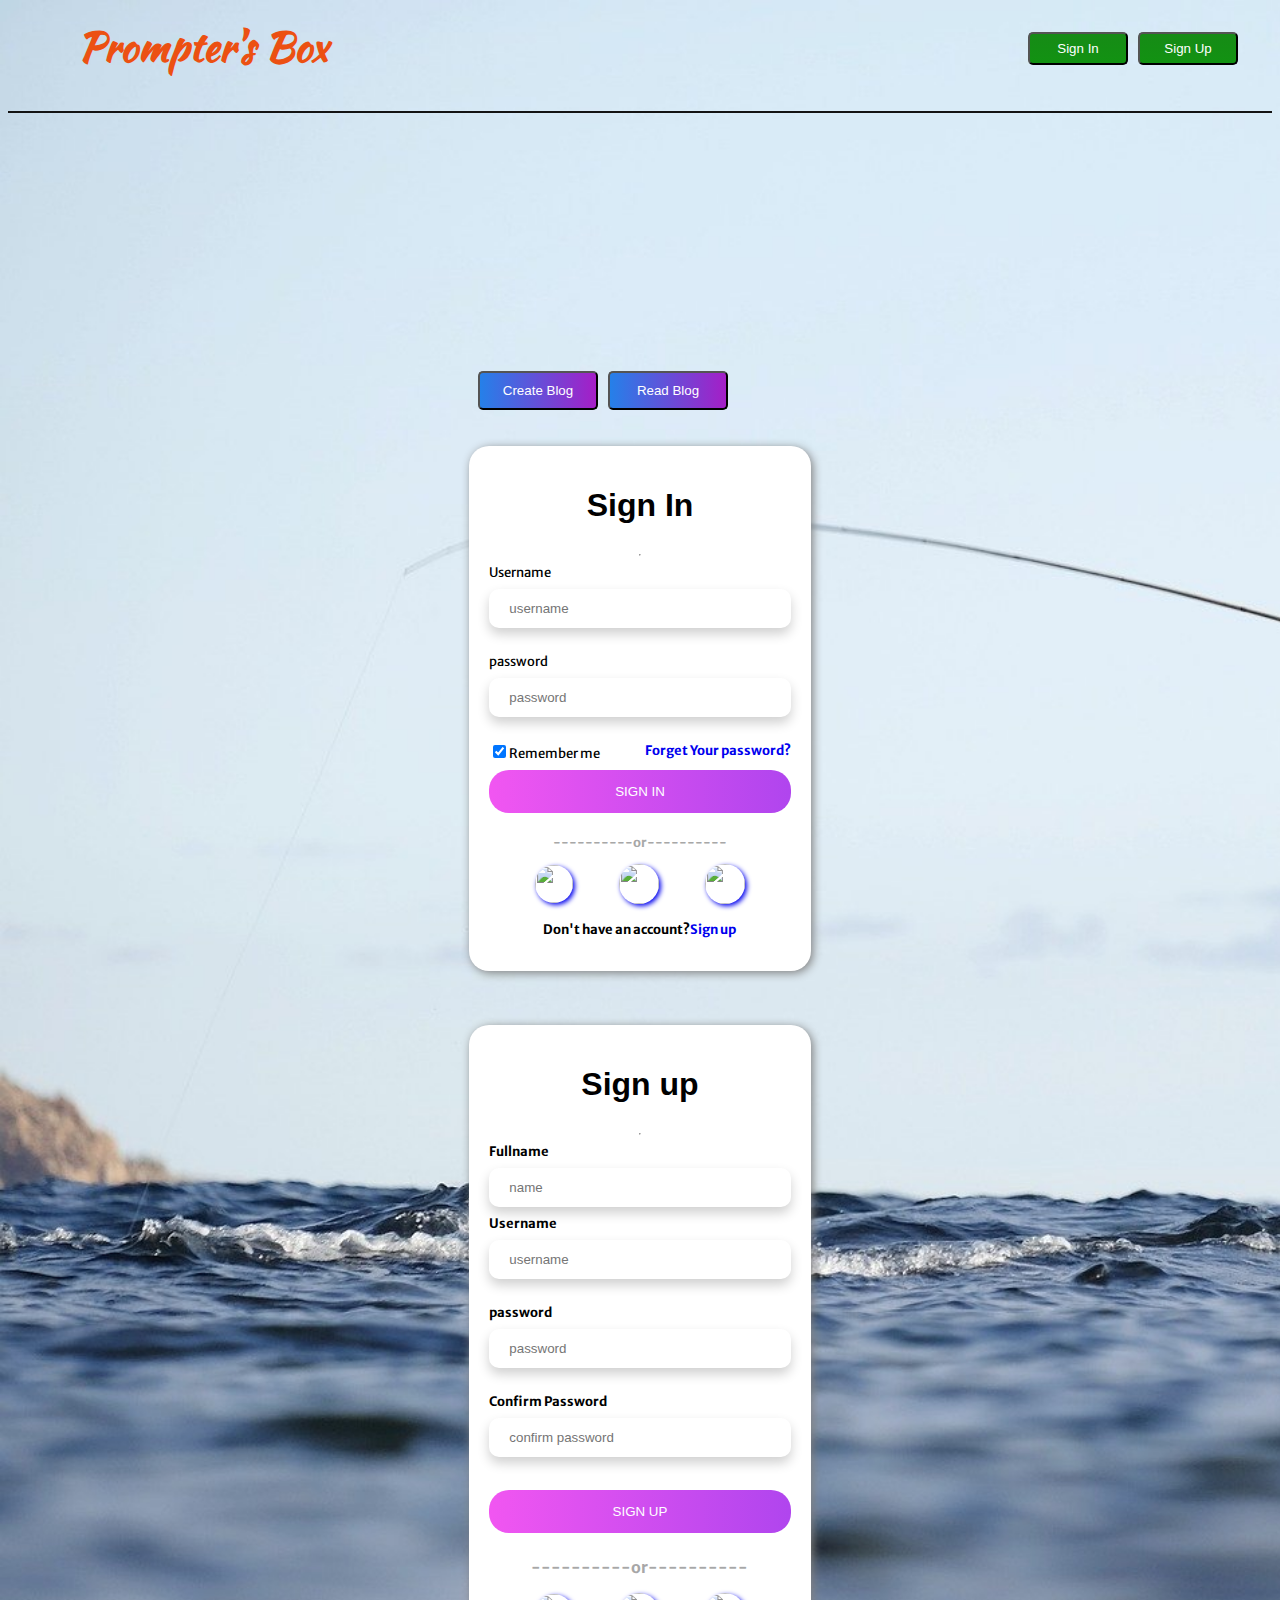
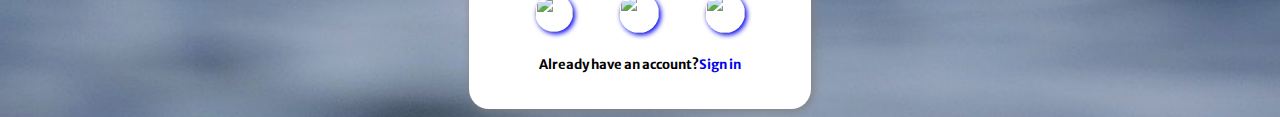
==== index.html @ 94200ea6 "update" ====
<!DOCTYPE html>
<html lang="en">

<head>
    <meta charset="uTF-8">
    <meta name="viewport" content="width=device-width initial-scale=1.0">
    <title>ki karba jaan k</title>
    <link rel="stylesheet" href="css/blogging.css">
    <link href="https://fonts.googleapis.com/css2?family=Kaushan+Script&display=swap" rel="stylesheet">
    <link href="https://fonts.googleapis.com/css2?family=Merriweather+Sans:wght@700&display=swap" rel="stylesheet">
</head>

<body class="body">
    <!-- header adjustment -->
    <div>
        <!-- tile with navbar -->
        <div class="header">
            <h1>Prompter's Box</h1>
            <div class="button">
                <button>Sign In</button>
                <button>Sign Up</button>
            </div>
        </div>
        <!-- tile with navbar -->
        <div class="clearFix"></div>
    </div>
    <hr class="line">

    <!-- buttons for creating the blog -->
    <div class="main">
        <button>Create Blog</button>
        <button>Read Blog</button>
    </div>

    <!-- buttons for creating the blog -->
    <div class="clearFix"></div>
    <br><br>
    <!-- sign in model -->
    <div class="signInModel">
        <h1>Sign In</h1>
        <hr>
        <form class="text" action="#" method="POST">
            <label for="username">Username</label><br>
            <input type="text" id="user" name="username" placeholder="username"><br><br>
            <label for="passwd">password</label><br>
            <input type="password" id="passwd" name="password" placeholder="password"><br><br>
            <label>
                <input type="checkbox" checked="checked" name="remember">Remember me
            </label>

            <div class="forget">
                <a href="#"><b>Forget Your password?</a>
            </div>
            <label for="login">
                <input type="submit" id="sub" name="submit" value="SIGN IN">
            </label>

        </form>
        <div id="font">
            <p>----------or----------</p>
        </div>
        <div class="logo">
            <a href="#"><img src="../../fb1.png" alternate="facebook" style="width:38px; height:38px ;"></a>
            <a href="#"><img src="../../insta2.jpg" alternate="facebook" style="width: 40px; height:40px ;"></a>
            <a href="#"><img src="../../link.png" alternate="facebook" style="width: 40px; height:40px ;"></a>
        </div>
        <div>
            <p id="signuptag"><span style="font-size: small;">Don't have an account?<a href="#">Sign up</a></span></p>
        </div>

    </div>

    <!-- sign in model -->
    <div class="clearFix"></div>
    <br><br><br>

    <!-- signup model -->
    <div class="signupModel">
        <h1>Sign up</h1>
        <hr>
        <form class="text" action="#" method="POST">
            <label for="fname">Fullname</label><br>
            <input type="text" name="fname" placeholder="name">
            <label for="username">Username</label><br>
            <input type="text" id="user" name="username" placeholder="username"><br><br>
            <label for="passwd">password</label><br>
            <input type="password" id="passwd" name="password" placeholder="password"><br><br>
                <label for="passwd">Confirm Password</label><br>
                <input type="password" id="passwd" name="password" placeholder="confirm password"><br><br>

                    <label for="login">
                        <input type="submit" id="sub" name="submit" value="SIGN UP">
                    </label>
        </form>
        <div id="font">
            <p>----------or----------</p>
        </div>
        <div class="logo">
            <a href="#"><img src="../../fb1.png" alternate="facebook" style="width:38px; height:38px ;"></a>
            <a href="#"><img src="../../insta2.jpg" alternate="facebook" style="width: 40px; height:40px ;"></a>
            <a href="#"><img src="../../link.png" alternate="facebook" style="width: 40px; height:40px ;"></a>
        </div>
        <div>
            <p id="signintag"><span style="font-size: small;">Already have an account?<a href="#">Sign in</a></span></p>
        </div>
    </div>
    <!-- signup model -->
</body>

</html>
---- css/blogging.css ----
* {
     box-sizing: border-box;
 }

 .body {
     background-image: url('../image/fishing-5552310_1920.jpg');
     background-size: cover;
     background-repeat: no-repeat;
 }

 .header {
     margin: 0px;
 }

 .header h1 {
     margin-top: 10px;
     margin-left: 70px;
     float: left;
     font-family: 'Kaushan Script', cursive;
     color: rgb(236, 80, 18);
     font-size: 40px;
 }

 .button {
     float: right;
     margin: 1.5rem;
     width: 220px;
 }

 .button button {
     padding: 7px;
     width: 100px;
     margin-right: 6px;
     background: linear-gradient(rgb(22, 139, 22), rgb(18, 146, 18));
     border-radius: 5px;
     color: white;

     cursor: pointer;
 }

 .clearFix {
     clear: both;
 }

 .button button:hover {
     box-shadow: 2px 2px 10px black;
     background: blueviolet;
     transition: all .3s ease-in-out;
 }

 .line {
     border: 0.5px rgb(19, 19, 19) solid;
     width: 100%;
 }

 .main {
     float: left;
     margin-left: 470px;
     margin-top: 250px;
 }

 .main button {
     padding: 10px 20px;
     width: 120px;
     margin-right: 6px;
     background: linear-gradient(90deg, rgb(37, 128, 233), rgb(165, 30, 199));
     border-radius: 5px;
     color: white;
     cursor: pointer;
 }

 .main button:hover {
     box-shadow: 2px 2px 10px black;
     background: linear-gradient(90deg, rgb(184, 6, 115), rgb(184, 6, 115));
     transition: all .2s ease-in-out;
 }

 /* sign in , sign up model */

 .signInModel {
     display: flex;
     flex-direction: column;
     flex-wrap: wrap;
     max-width: 27%;
     margin: auto;
     background: #ffffff;
     border-radius: 20px;
     padding: 20px;
     box-shadow: 2px 2px 10px grey;
     font-family: 'Merriweather Sans', sans-serif;
 }

 .signInModel h1 {
     font-family: Verdana, Geneva, Tahoma, sans-serif;
     text-align: center;
 }

 #sub {
     width: 100%;
     background-image: linear-gradient(to right, rgb(241, 86, 241), rgb(176, 69, 238));
     color: white;
     padding: 14px 20px;
     margin: 8px 0;
     border: none;
     border-radius: 20px;
     cursor: pointer;
 }

 input[type=text],
 [type=password] {

     width: 100%;
     padding: 12px 20px;
     margin: 8px 0;
     border-radius: 15px;
     border: none;
     border-radius: 10px;
     box-sizing: border-box;
     box-shadow: 0 6px 12px 0 rgba(0, 0, 0, 0.19);
 }

 .forget {
     float: right;
 }

 .text {
     text-align: left;
     font-size: small;
 }

 a {
     text-decoration: none;
 }

 #font {
     color: rgba(128, 128, 128, 0.685);
     text-align: center;
 }

 .logo {
     display: flex;
     align-items: center;
     justify-content: space-evenly;
     flex-shrink: 4px;
 }

 a:hover {
     text-decoration: underline;
 }

 img {
     border-radius: 22px;
     box-shadow: 2px 2px 5px;
 }

 #signuptag {
     text-align: center;
 }

 #sub:hover {
     background-image: linear-gradient(to right, rgb(112, 241, 86), rgb(69, 238, 92));
     color: black;
 }


 .signupModel {
     display: flex;
     flex-direction: column;
     flex-wrap: wrap;
     max-width: 27%;
     margin: auto;
     background: #ffffff;
     border-radius: 20px;
     padding: 20px;
     box-shadow: 2px 2px 10px grey;
     font-family: 'Merriweather Sans', sans-serif;
 }

 .signupModel h1 {
     font-family: Verdana, Geneva, Tahoma, sans-serif;
     text-align: center;
 }

 #signintag {
     text-align: center;
 }
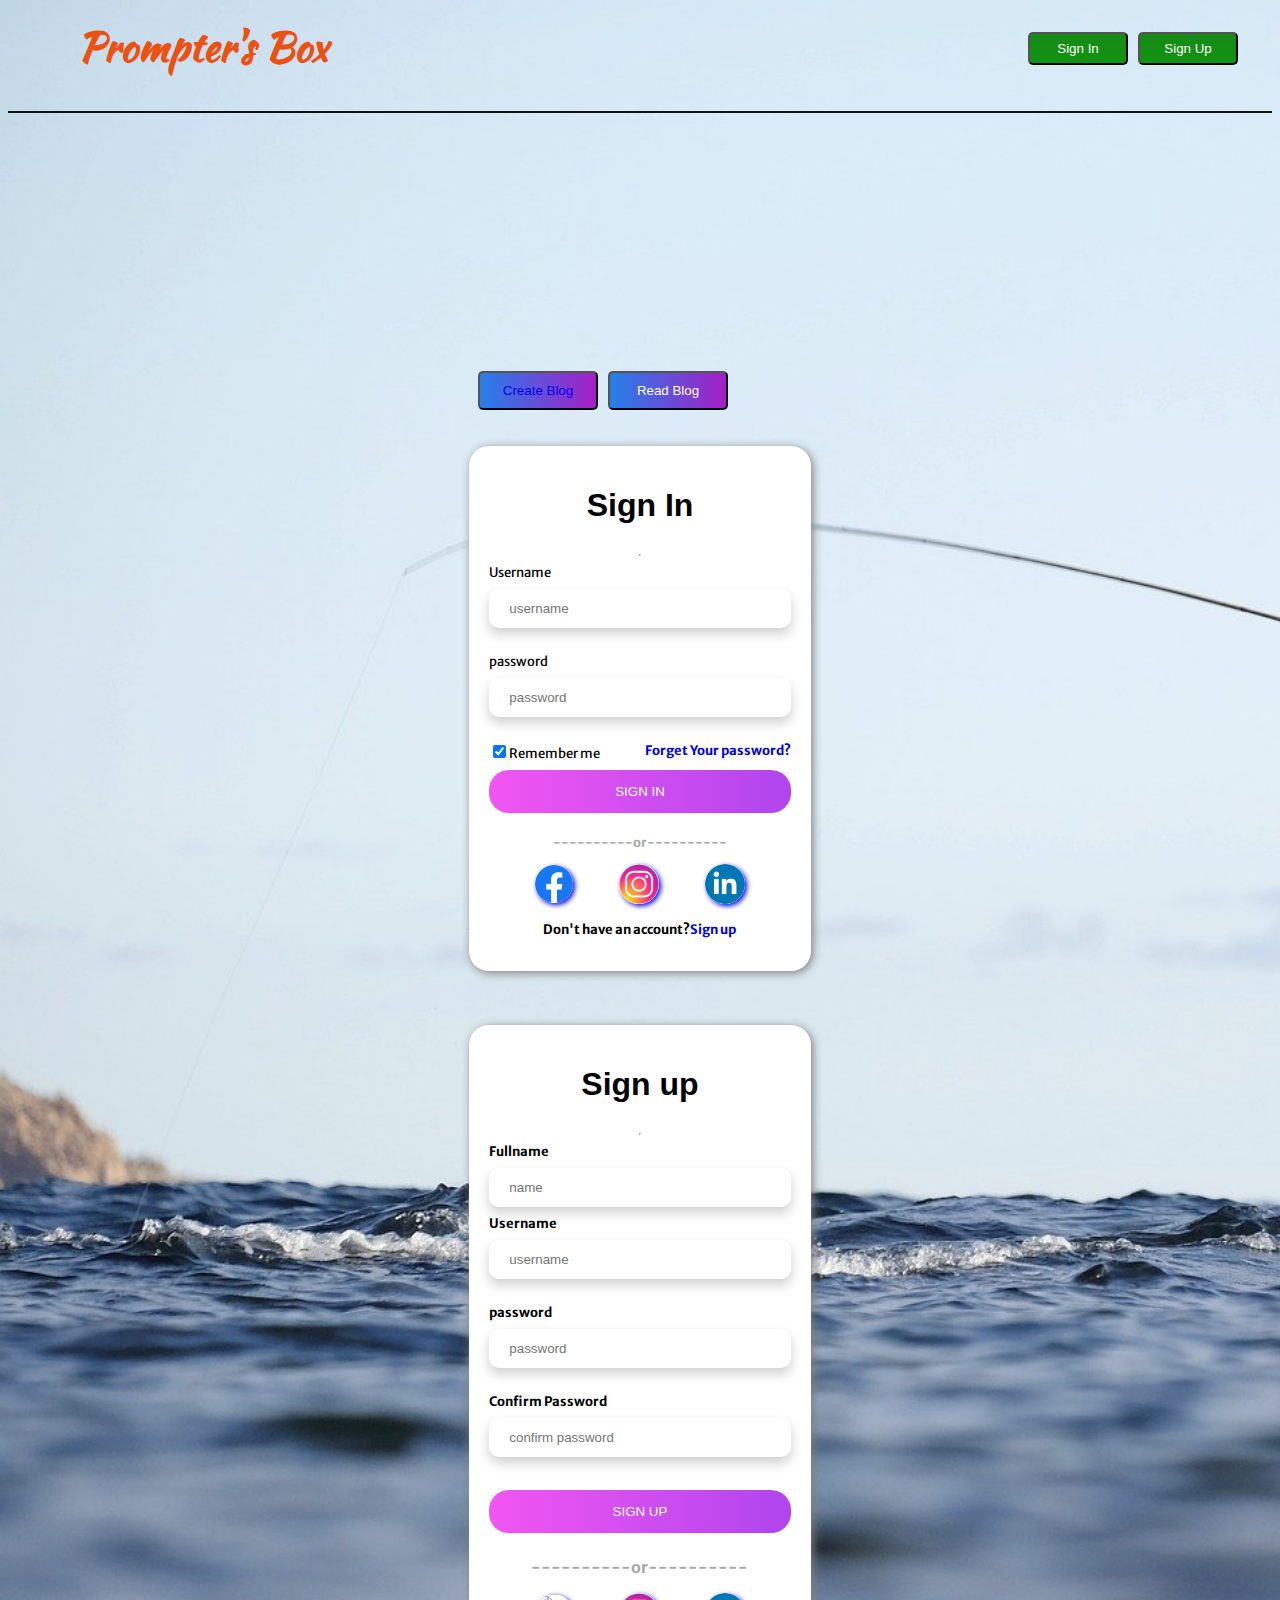
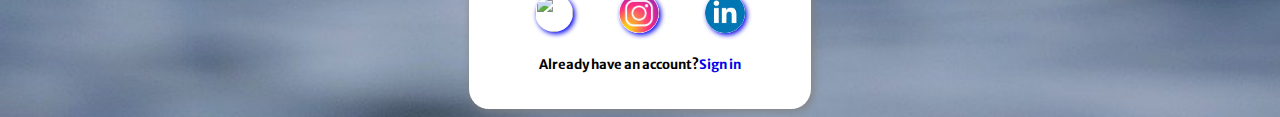
==== commit 6253cbe1: "update" ====
--- a/index.html
+++ b/index.html
@@ -28,7 +28,7 @@
 
     <!-- buttons for creating the blog -->
     <div class="main">
-        <button>Create Blog</button>
+        <button> <a link href="readBlog.html">Create Blog</a></button>
         <button>Read Blog</button>
     </div>
 
@@ -60,9 +60,9 @@
             <p>----------or----------</p>
         </div>
         <div class="logo">
-            <a href="#"><img src="../../fb1.png" alternate="facebook" style="width:38px; height:38px ;"></a>
-            <a href="#"><img src="../../insta2.jpg" alternate="facebook" style="width: 40px; height:40px ;"></a>
-            <a href="#"><img src="../../link.png" alternate="facebook" style="width: 40px; height:40px ;"></a>
+            <a href="#"><img src="../image/fb.jpeg" alternate="facebook" style="width:38px; height:38px ;"></a>
+            <a href="#"><img src="../image/insta.jpeg" alternate="facebook" style="width: 40px; height:40px ;"></a>
+            <a href="#"><img src="../image/link.jpeg" alternate="facebook" style="width: 40px; height:40px ;"></a>
         </div>
         <div>
             <p id="signuptag"><span style="font-size: small;">Don't have an account?<a href="#">Sign up</a></span></p>
@@ -85,10 +85,10 @@
             <input type="text" id="user" name="username" placeholder="username"><br><br>
             <label for="passwd">password</label><br>
             <input type="password" id="passwd" name="password" placeholder="password"><br><br>
-                <label for="passwd">Confirm Password</label><br>
-                <input type="password" id="passwd" name="password" placeholder="confirm password"><br><br>
+            <label for="passwd">Confirm Password</label><br>
+            <input type="password" id="passwd" name="password" placeholder="confirm password"><br><br>
 
-                    <label for="login">
+            <label for="login">
                         <input type="submit" id="sub" name="submit" value="SIGN UP">
                     </label>
         </form>
@@ -96,9 +96,9 @@
             <p>----------or----------</p>
         </div>
         <div class="logo">
-            <a href="#"><img src="../../fb1.png" alternate="facebook" style="width:38px; height:38px ;"></a>
-            <a href="#"><img src="../../insta2.jpg" alternate="facebook" style="width: 40px; height:40px ;"></a>
-            <a href="#"><img src="../../link.png" alternate="facebook" style="width: 40px; height:40px ;"></a>
+            <a href="#"><img src="../image/fb1.jpeg" alternate="facebook" style="width:38px; height:38px ;"></a>
+            <a href="#"><img src="../image/insta.jpeg" alternate="facebook" style="width: 40px; height:40px ;"></a>
+            <a href="#"><img src="../image/link.jpeg" alternate="facebook" style="width: 40px; height:40px ;"></a>
         </div>
         <div>
             <p id="signintag"><span style="font-size: small;">Already have an account?<a href="#">Sign in</a></span></p>
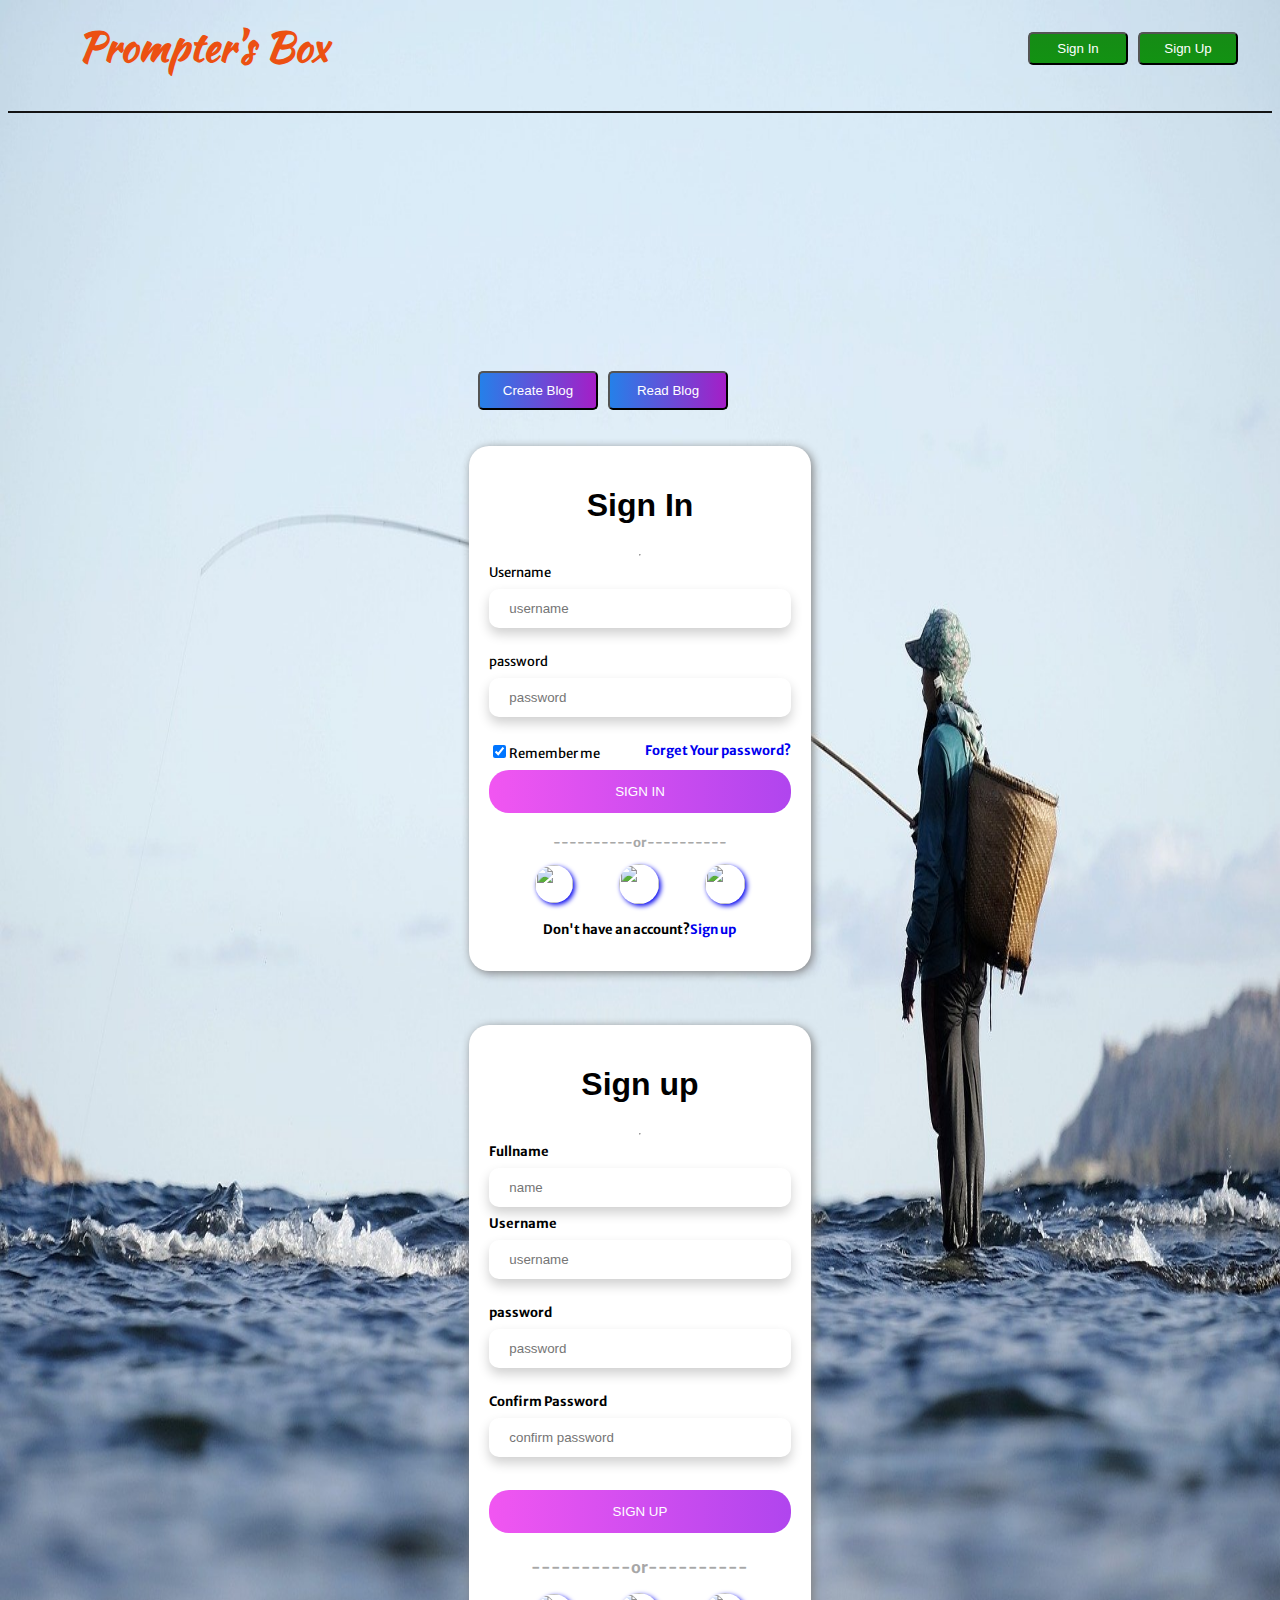
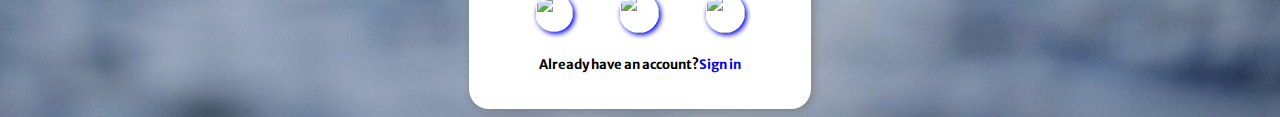
==== commit 459f1741: "second update" ====
--- a/index.html
+++ b/index.html
@@ -14,12 +14,12 @@
     <!-- header adjustment -->
     <div>
         <!-- tile with navbar -->
-        <div class="header">
+        <div class="header col-12">
             <h1>Prompter's Box</h1>
-            <div class="button">
-                <button>Sign In</button>
-                <button>Sign Up</button>
-            </div>
+                <div class="button">
+                    <button>Sign In</button>
+                    <button>Sign Up</button>
+                </div>
         </div>
         <!-- tile with navbar -->
         <div class="clearFix"></div>
@@ -28,8 +28,8 @@
 
     <!-- buttons for creating the blog -->
     <div class="main">
-        <button> <a link href="readBlog.html">Create Blog</a></button>
-        <button>Read Blog</button>
+        <button>Create Blog</a></button>
+        <button><a href="readblog/readBlog.html">Read Blog</a></button>
     </div>
 
     <!-- buttons for creating the blog -->
@@ -60,9 +60,9 @@
             <p>----------or----------</p>
         </div>
         <div class="logo">
-            <a href="#"><img src="../image/fb.jpeg" alternate="facebook" style="width:38px; height:38px ;"></a>
-            <a href="#"><img src="../image/insta.jpeg" alternate="facebook" style="width: 40px; height:40px ;"></a>
-            <a href="#"><img src="../image/link.jpeg" alternate="facebook" style="width: 40px; height:40px ;"></a>
+            <a href="#"><img src="../../fb1.png" alternate="facebook" style="width:38px; height:38px ;"></a>
+            <a href="#"><img src="../../insta2.jpg" alternate="facebook" style="width: 40px; height:40px ;"></a>
+            <a href="#"><img src="../../link.png" alternate="facebook" style="width: 40px; height:40px ;"></a>
         </div>
         <div>
             <p id="signuptag"><span style="font-size: small;">Don't have an account?<a href="#">Sign up</a></span></p>
@@ -89,16 +89,16 @@
             <input type="password" id="passwd" name="password" placeholder="confirm password"><br><br>
 
             <label for="login">
-                        <input type="submit" id="sub" name="submit" value="SIGN UP">
-                    </label>
+                <input type="submit" id="sub" name="submit" value="SIGN UP">
+            </label>
         </form>
         <div id="font">
             <p>----------or----------</p>
         </div>
         <div class="logo">
-            <a href="#"><img src="../image/fb1.jpeg" alternate="facebook" style="width:38px; height:38px ;"></a>
-            <a href="#"><img src="../image/insta.jpeg" alternate="facebook" style="width: 40px; height:40px ;"></a>
-            <a href="#"><img src="../image/link.jpeg" alternate="facebook" style="width: 40px; height:40px ;"></a>
+            <a href="#"><img src="../../fb1.png" alternate="facebook" style="width:38px; height:38px ;"></a>
+            <a href="#"><img src="../../insta2.jpg" alternate="facebook" style="width: 40px; height:40px ;"></a>
+            <a href="#"><img src="../../link.png" alternate="facebook" style="width: 40px; height:40px ;"></a>
         </div>
         <div>
             <p id="signintag"><span style="font-size: small;">Already have an account?<a href="#">Sign in</a></span></p>
--- a/css/blogging.css
+++ b/css/blogging.css
@@ -1,10 +1,11 @@
  * {
      box-sizing: border-box;
  }
-
+ 
+ 
  .body {
      background-image: url('../image/fishing-5552310_1920.jpg');
-     background-size: cover;
+     background-size: 100% 100%;
      background-repeat: no-repeat;
  }
 
@@ -67,6 +68,9 @@
      border-radius: 5px;
      color: white;
      cursor: pointer;
+ }
+ .main button a{
+    color: white;
  }
 
  .main button:hover {
@@ -162,7 +166,9 @@
      color: black;
  }
 
-
+a:hover{
+    text-decoration: none;
+}
  .signupModel {
      display: flex;
      flex-direction: column;
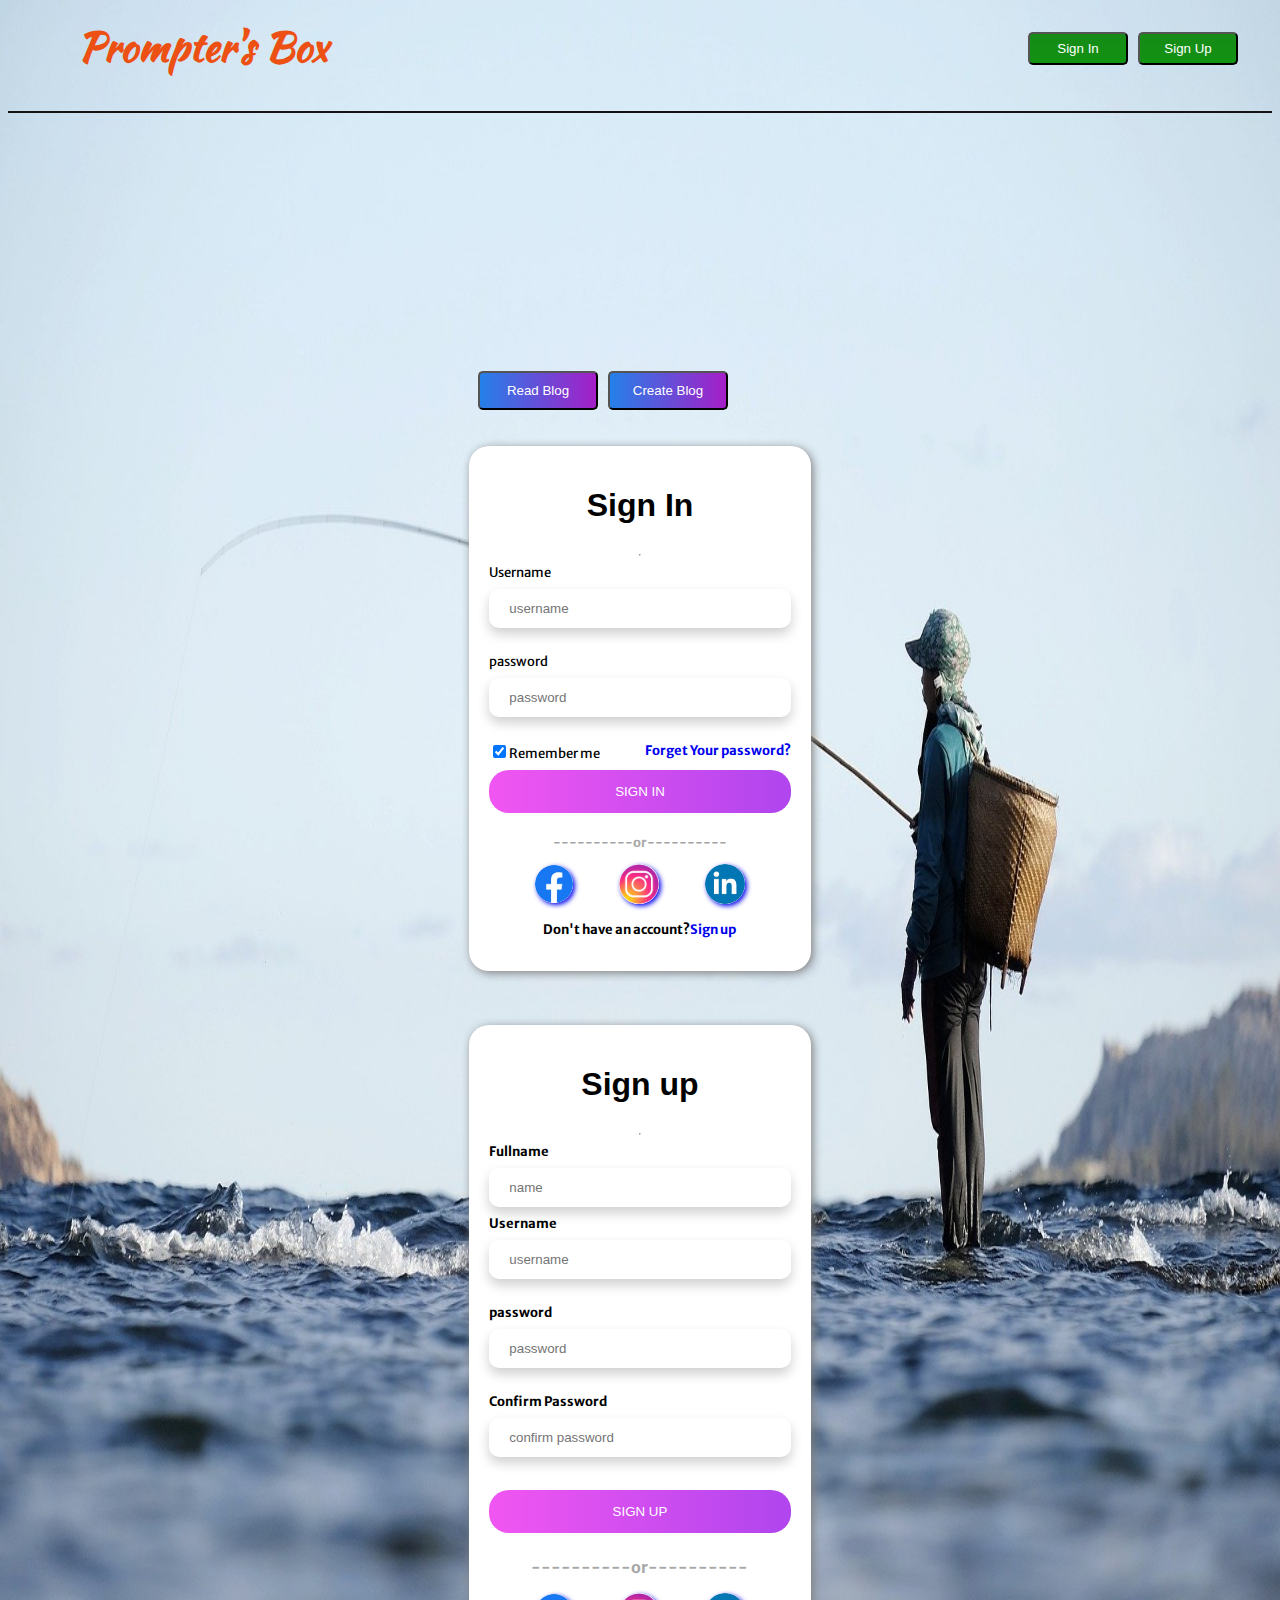
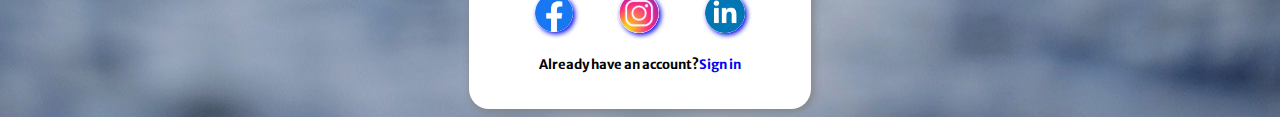
==== commit 8e5600b3: "second update" ====
--- a/index.html
+++ b/index.html
@@ -16,10 +16,10 @@
         <!-- tile with navbar -->
         <div class="header col-12">
             <h1>Prompter's Box</h1>
-                <div class="button">
-                    <button>Sign In</button>
-                    <button>Sign Up</button>
-                </div>
+            <div class="button">
+                <button>Sign In</button>
+                <button>Sign Up</button>
+            </div>
         </div>
         <!-- tile with navbar -->
         <div class="clearFix"></div>
@@ -28,8 +28,11 @@
 
     <!-- buttons for creating the blog -->
     <div class="main">
-        <button>Create Blog</a></button>
-        <button><a href="readblog/readBlog.html">Read Blog</a></button>
+        
+            <button><a href="readblog/readBlog.html">Read Blog</a></button>
+           
+            <button> <a link href="readBlog.html">Create Blog</a></button>
+            
     </div>
 
     <!-- buttons for creating the blog -->
@@ -60,9 +63,9 @@
             <p>----------or----------</p>
         </div>
         <div class="logo">
-            <a href="#"><img src="../../fb1.png" alternate="facebook" style="width:38px; height:38px ;"></a>
-            <a href="#"><img src="../../insta2.jpg" alternate="facebook" style="width: 40px; height:40px ;"></a>
-            <a href="#"><img src="../../link.png" alternate="facebook" style="width: 40px; height:40px ;"></a>
+            <a href="#"><img src="../image/fb.jpeg" alternate="facebook" style="width:38px; height:38px ;"></a>
+            <a href="#"><img src="../image/insta.jpeg" alternate="facebook" style="width: 40px; height:40px ;"></a>
+            <a href="#"><img src="../image/link.jpeg" alternate="facebook" style="width: 40px; height:40px ;"></a>
         </div>
         <div>
             <p id="signuptag"><span style="font-size: small;">Don't have an account?<a href="#">Sign up</a></span></p>
@@ -89,16 +92,16 @@
             <input type="password" id="passwd" name="password" placeholder="confirm password"><br><br>
 
             <label for="login">
-                <input type="submit" id="sub" name="submit" value="SIGN UP">
+                 <input type="submit" id="sub" name="submit" value="SIGN UP">
             </label>
         </form>
         <div id="font">
             <p>----------or----------</p>
         </div>
         <div class="logo">
-            <a href="#"><img src="../../fb1.png" alternate="facebook" style="width:38px; height:38px ;"></a>
-            <a href="#"><img src="../../insta2.jpg" alternate="facebook" style="width: 40px; height:40px ;"></a>
-            <a href="#"><img src="../../link.png" alternate="facebook" style="width: 40px; height:40px ;"></a>
+            <a href="#"><img src="image/fb.jpeg" alternate="facebook" style="width:38px; height:38px ;"></a>
+            <a href="#"><img src="image/insta.jpeg" alternate="insatgram" style="width: 40px; height:40px ;"></a>
+            <a href="#"><img src="image/link.jpeg" alternate="linkedin" style="width: 40px; height:40px ;"></a>
         </div>
         <div>
             <p id="signintag"><span style="font-size: small;">Already have an account?<a href="#">Sign in</a></span></p>
